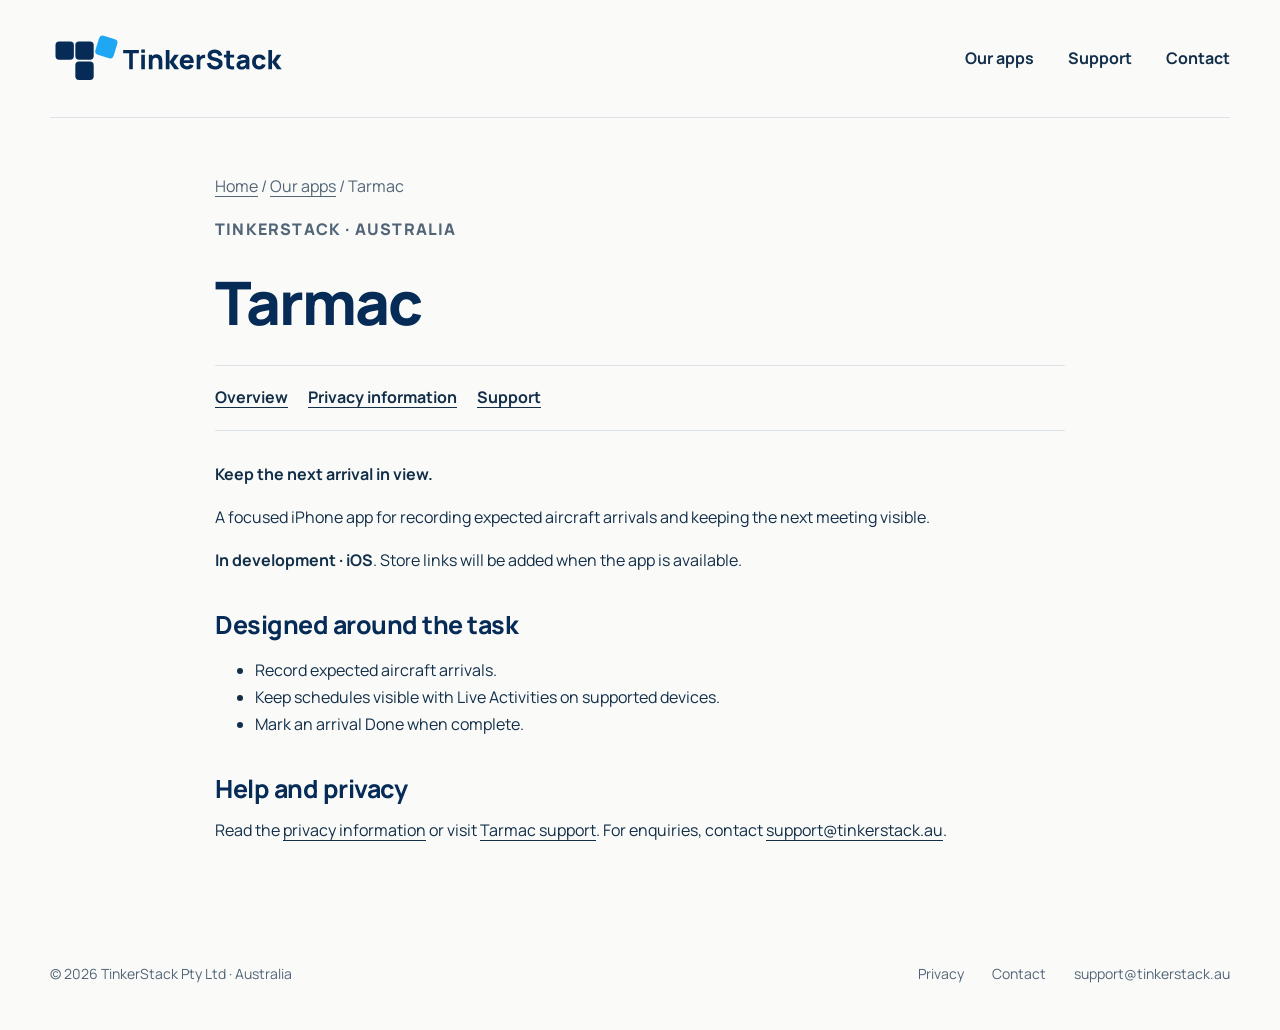
==== tarmac/index.html @ 7ed9fcfc "Add files via upload Product pages, Privacy Policy pages and Support pages created for Tarmac, Notic" ====
<!doctype html><html lang="en-AU"><head><meta charset="utf-8"><meta name="viewport" content="width=device-width,initial-scale=1"><title>Tarmac — TinkerStack</title><meta name="description" content="TinkerStack app information, privacy and support."><link rel="icon" href="/favicon.ico"><link rel="stylesheet" href="/assets/pages.css"><link rel="canonical" href="https://tinkerstack.au/tarmac/"></head><body><a class="skip" href="#main">Skip to content</a><header class="wrap header"><a href="/" class="brand" aria-label="TinkerStack home"><img src="[data-uri]" alt="TinkerStack" width="1280" height="300"></a><nav aria-label="Main navigation"><a href="/apps/">Our apps</a><a href="/support/">Support</a><a href="/contact/">Contact</a></nav></header><main id="main" class="wrap page"><p class="breadcrumb"><a href="/">Home</a> / <a href="/apps/">Our apps</a> / Tarmac</p><p class="eyebrow">TINKERSTACK · AUSTRALIA</p><h1>Tarmac</h1><nav class="subnav" aria-label="Tarmac pages"><a href="/tarmac/">Overview</a><a href="/tarmac/privacy/">Privacy information</a><a href="/tarmac/support/">Support</a></nav><p><strong>Keep the next arrival in view.</strong></p><p>A focused iPhone app for recording expected aircraft arrivals and keeping the next meeting visible.</p><p><strong>In development · iOS</strong>. Store links will be added when the app is available.</p><section><h2>Designed around the task</h2><ul><li>Record expected aircraft arrivals.</li><li>Keep schedules visible with Live Activities on supported devices.</li><li>Mark an arrival Done when complete.</li></ul></section><section><h2>Help and privacy</h2><p>Read the <a href="/tarmac/privacy/">privacy information</a> or visit <a href="/tarmac/support/">Tarmac support</a>. For enquiries, contact <a class="email" href="mailto:support@tinkerstack.au?subject=Tarmac%20enquiry">support@tinkerstack.au</a>.</p></section></main><footer class="wrap footer"><p>© 2026 TinkerStack Pty Ltd · Australia</p><div><a href="/privacy/">Privacy</a><a href="/contact/">Contact</a><a class="email" href="mailto:support@tinkerstack.au?subject=TinkerStack%20enquiry">support@tinkerstack.au</a></div></footer></body></html>
---- assets/pages.css ----
@font-face{font-family:Manrope;src:url([data-uri]) format('truetype');font-weight:200 800;font-display:swap}
:root{--navy:#062b57;--blue:#20a7f4;--ink:#122e49;--muted:#526577;--paper:#fafbf9;--line:#dce4e9}
*{box-sizing:border-box}html{scroll-behavior:smooth;scroll-padding-top:24px}body{margin:0;background:var(--paper);color:var(--ink);font-family:Manrope,system-ui,sans-serif;font-size:16px;line-height:1.7}a{color:inherit;text-decoration:none}a:focus-visible,summary:focus-visible{outline:3px solid #0076b9;outline-offset:6px}.wrap{width:min(1180px,calc(100% - 96px));margin-inline:auto}.skip{position:absolute;top:-100px;background:var(--navy);color:white;padding:12px;z-index:5}.skip:focus{top:0}.header{height:118px;display:flex;align-items:center;justify-content:space-between;border-bottom:1px solid var(--line)}.brand{display:block;width:235px}.brand img{display:block;width:100%;height:auto}nav{display:flex;gap:34px;font-size:16px;font-weight:700}nav a:hover,.footer a:hover{text-decoration:underline}.hero{display:grid;grid-template-columns:1.2fr 1fr;gap:70px;align-items:center;padding-block:88px 100px}.eyebrow{font-size:14px;letter-spacing:1.7px;font-weight:800;color:var(--muted);margin:0 0 26px}.dot{display:inline-block;width:7px;height:7px;background:#138856;border-radius:50%;margin-right:9px}h1,h2,h3,p{margin-top:0}h1{font-size:clamp(44px,4.65vw,68px);line-height:1.1;letter-spacing:-3px;font-weight:800;margin-bottom:25px;color:var(--navy)}h1 span{color:#28688d}.intro{font-size:20px;line-height:1.6;max-width:460px;margin-bottom:18px}.hero-detail{font-size:16px;color:var(--muted);max-width:465px;margin-bottom:30px}.button{display:inline-flex;align-items:center;gap:24px;background:var(--navy);color:#fff;padding:15px 20px;border-radius:5px;font-size:15px;font-weight:700}.button:hover{background:#144671}.hero-art{position:relative;background:#eaf2f5;border:1px solid #dae5eb;border-radius:8px;min-width:0;overflow:hidden}.hero-art:before{content:'';position:absolute;inset:0;background-image:linear-gradient(#cbdce540 1px,transparent 1px),linear-gradient(90deg,#cbdce540 1px,transparent 1px);background-size:38px 38px}.hero-art img{position:relative;display:block;width:100%;height:auto;padding:18px 25px 8px}.art-label,.art-footer{position:relative;font-size:14px;letter-spacing:1.2px;padding:25px 24px;color:#547284;font-weight:700}.art-footer{display:flex;justify-content:space-between;border-top:1px solid #d7e4ea;letter-spacing:0;font-size:14px;padding-block:17px}.about{padding:78px 0;background:#f0f3ef;border-block:1px solid #e0e6e0}.section-grid{display:grid;grid-template-columns:1fr 2fr;gap:75px}.section-grid>.eyebrow{padding-top:9px}h2{font-size:clamp(30px,3vw,40px);line-height:1.23;letter-spacing:-1.4px;color:var(--navy);font-weight:750;margin-bottom:26px}.section-grid p:not(.eyebrow){max-width:650px;color:var(--muted);font-size:16px}.principles{display:flex;gap:30px;font-size:14px;font-weight:800;margin-top:30px}.principles span:before{content:'+';color:#0076b9;margin-right:10px}.apps{padding-block:86px 95px}.section-head{display:flex;align-items:end;justify-content:space-between;gap:30px;padding-bottom:20px}.section-head .eyebrow{margin-bottom:16px}.section-head>p{font-size:15px;color:var(--muted);margin-bottom:30px}.app-row{display:grid;grid-template-columns:62px 180px minmax(0,1fr) 185px;align-items:center;gap:28px;padding:34px 0;border-top:1px solid var(--line)}.app-row:last-child{border-bottom:1px solid var(--line)}.app-symbol{width:58px;height:58px;border-radius:13px;display:flex;align-items:center;justify-content:center;font-size:39px}.tarmac{background:#e2edf6;color:var(--navy)}.notice{background:#f4e4a5}.notice span{display:block;width:27px;height:31px;background:#b98b22;clip-path:polygon(0 0,100% 0,100% 75%,75% 100%,0 100%)}.aerostock{background:#ddece7;gap:3px;align-items:end;padding:16px}.aerostock span{display:block;width:6px;height:14px;background:#396d5b}.aerostock span:nth-child(2){height:21px}.aerostock span:nth-child(3){height:27px}.app-name h3{font-size:21px;letter-spacing:-.5px;margin:0 0 3px}.app-name>span{font-size:14px;letter-spacing:1px;color:var(--muted);font-weight:800}.app-row>p{font-size:16px;color:var(--muted);margin:0;max-width:470px}.status{font-size:14px;background:#edf1f4;border:1px solid #dae1e7;padding:6px 9px;border-radius:20px;text-align:center;white-space:nowrap}.contact{background:var(--navy);color:#fff;padding:76px 0}.contact-grid{display:grid;grid-template-columns:1fr 1fr;gap:100px;align-items:center}.contact .eyebrow{color:#9ac7e6}.contact h2{color:white}.contact p{color:#c1d1e1;font-size:16px;max-width:460px}.contact-detail>span{display:block;font-size:14px;letter-spacing:1.7px;color:#a0bed5;margin-bottom:15px}.contact-detail>a{display:inline-block;font-size:clamp(17px,2vw,25px);font-weight:700;border-bottom:1px solid #6b95b2;padding-bottom:10px;margin-bottom:25px;overflow-wrap:anywhere}.contact-detail>a:hover{color:#83d0ff}.contact-detail>a span{margin-left:12px}.footer{display:flex;justify-content:space-between;gap:24px;padding-top:32px;font-size:14px;color:var(--muted)}.footer>div{display:flex;gap:28px}.privacy{padding-bottom:24px;color:var(--muted);font-size:14px}.privacy details{max-width:760px}.privacy summary{cursor:pointer;display:inline-block}.privacy p{margin:14px 0}.privacy:target details{padding:12px;border:1px solid var(--line)}
@media(max-width:1000px){.wrap{width:calc(100% - 56px)}.hero{gap:35px;padding-block:65px}.app-row{grid-template-columns:55px 150px 1fr;gap:20px}.status{grid-column:2;justify-self:start}.contact-grid{gap:45px}.section-grid{gap:35px}h1{letter-spacing:-2px}.principles{gap:18px}}
@media(max-width:680px){.wrap{width:calc(100% - 40px)}.header{height:auto;min-height:100px;flex-wrap:wrap;gap:10px;padding-block:20px}.brand{width:190px}nav{gap:18px;font-size:14px}.hero{grid-template-columns:1fr;padding-block:45px;gap:35px}h1{font-size:46px}.intro{font-size:18px}.hero-art{max-width:430px;width:100%;margin-inline:auto}.hero-art img{padding:0 45px;max-height:330px}.art-label{padding-bottom:0}.section-grid{grid-template-columns:1fr;gap:0}.about,.contact{padding-block:48px}.section-grid>.eyebrow{padding:0}.principles{flex-wrap:wrap;gap:12px 22px}.apps{padding-block:50px}.section-head{display:block}.section-head>p{margin-bottom:14px}.app-row{grid-template-columns:54px 1fr;gap:12px 18px;padding-block:27px}.app-row>p{grid-column:2}.status{grid-column:2}.contact-grid{grid-template-columns:1fr;gap:24px}.contact-detail>a{font-size:22px}.footer{display:block}.footer>div{justify-content:space-between;gap:12px}.privacy{padding-top:16px}}
@media(prefers-reduced-motion:reduce){html{scroll-behavior:auto}}

.page{max-width:850px;padding-block:55px 70px}.page h1{font-size:clamp(38px,6vw,60px);letter-spacing:-2px}.page h2{font-size:25px;letter-spacing:-.5px;margin-top:36px;margin-bottom:12px}.page p,.page li{font-size:16px}.page a:not(.button){text-decoration:underline;text-underline-offset:4px}.draft{background:#fff1c9;border-left:4px solid #a36b00;padding:16px 20px;border-radius:4px;margin:24px 0;color:#573e11}.draft p{margin:0}.cards{display:grid;grid-template-columns:repeat(auto-fit,minmax(210px,1fr));gap:18px}.card{padding:24px;border:1px solid var(--line);border-radius:8px;background:white}.card h2{margin-top:0}.subnav{display:flex;flex-wrap:wrap;gap:20px;padding:18px 0;border-block:1px solid var(--line);margin:30px 0}.email{overflow-wrap:anywhere}.footer{padding-bottom:30px}.review{background:#eef3f7;padding:20px;border-radius:6px}.review h2{margin-top:0}.breadcrumb{font-size:16px!important;color:var(--muted)}
/* Readability revision — 25 November 2026 */
nav{flex-wrap:wrap;row-gap:12px}
.button{font-size:16px;min-height:48px}
.status{font-size:14px;white-space:normal;line-height:1.5;padding:10px 12px}
.eyebrow{font-size:14px;letter-spacing:1.2px}
.art-label{line-height:1.6;letter-spacing:.8px}
.art-footer{flex-wrap:wrap;gap:8px 20px}
.app-name>span{display:block;line-height:1.5}
.footer{flex-wrap:wrap;font-size:14px;line-height:1.7}
.footer>div{flex-wrap:wrap;row-gap:12px}
.contact-detail>span{font-size:14px;letter-spacing:1px}
@media(max-width:680px){nav{font-size:14px}.footer>div{justify-content:flex-start}.art-label{padding-inline:18px}}
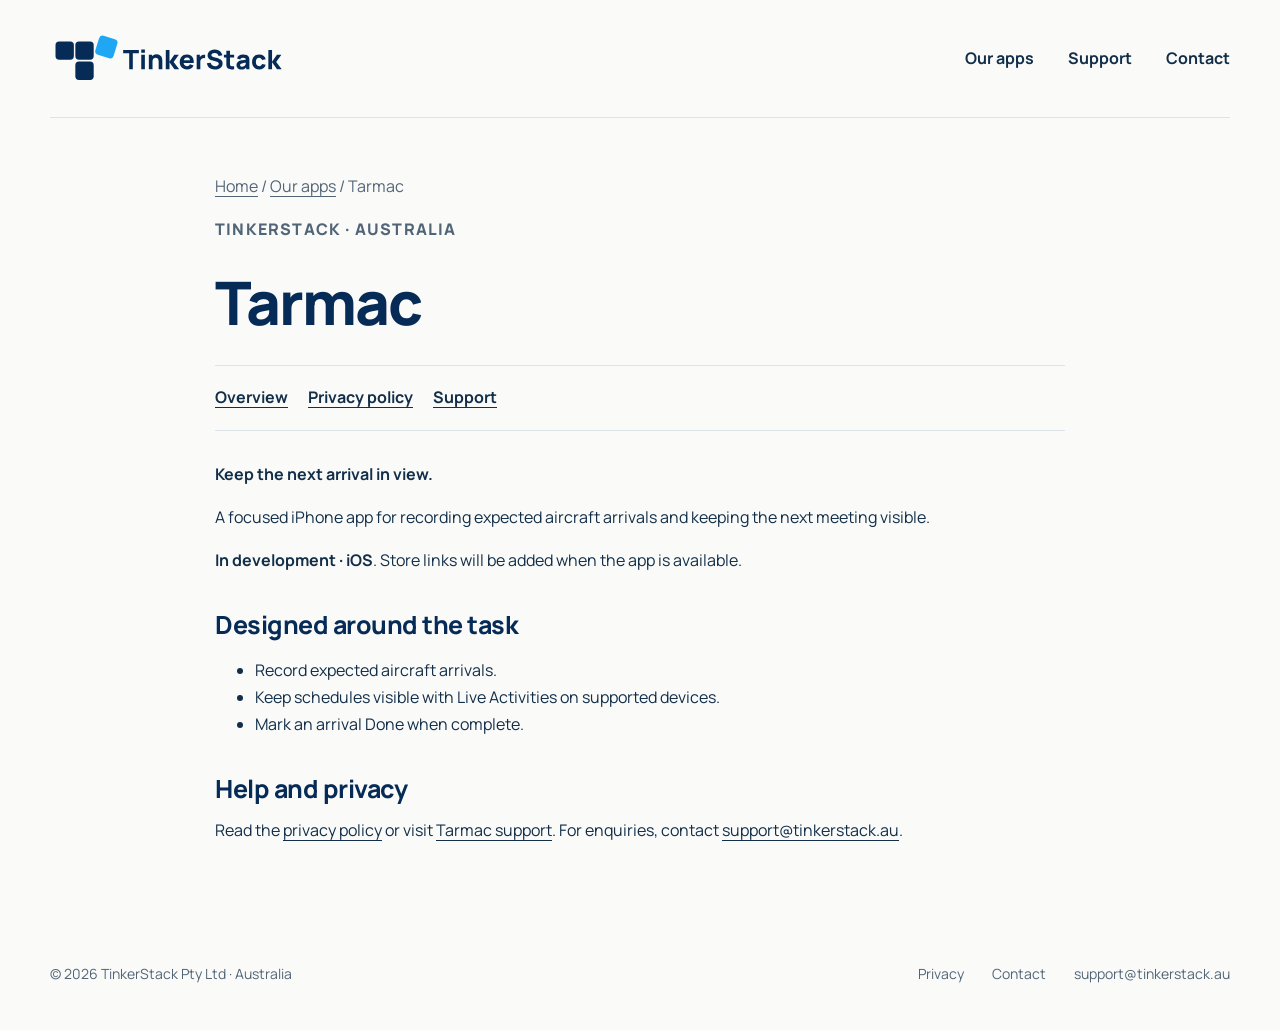
==== commit 5493bd00: "Add files via upload Tarmac pages updates. Updates to the privacy page which was mainly the Privacy " ====
--- a/tarmac/index.html
+++ b/tarmac/index.html
@@ -1 +1 @@
-<!doctype html><html lang="en-AU"><head><meta charset="utf-8"><meta name="viewport" content="width=device-width,initial-scale=1"><title>Tarmac — TinkerStack</title><meta name="description" content="TinkerStack app information, privacy and support."><link rel="icon" href="/favicon.ico"><link rel="stylesheet" href="/assets/pages.css"><link rel="canonical" href="https://tinkerstack.au/tarmac/"></head><body><a class="skip" href="#main">Skip to content</a><header class="wrap header"><a href="/" class="brand" aria-label="TinkerStack home"><img src="[data-uri]" alt="TinkerStack" width="1280" height="300"></a><nav aria-label="Main navigation"><a href="/apps/">Our apps</a><a href="/support/">Support</a><a href="/contact/">Contact</a></nav></header><main id="main" class="wrap page"><p class="breadcrumb"><a href="/">Home</a> / <a href="/apps/">Our apps</a> / Tarmac</p><p class="eyebrow">TINKERSTACK · AUSTRALIA</p><h1>Tarmac</h1><nav class="subnav" aria-label="Tarmac pages"><a href="/tarmac/">Overview</a><a href="/tarmac/privacy/">Privacy information</a><a href="/tarmac/support/">Support</a></nav><p><strong>Keep the next arrival in view.</strong></p><p>A focused iPhone app for recording expected aircraft arrivals and keeping the next meeting visible.</p><p><strong>In development · iOS</strong>. Store links will be added when the app is available.</p><section><h2>Designed around the task</h2><ul><li>Record expected aircraft arrivals.</li><li>Keep schedules visible with Live Activities on supported devices.</li><li>Mark an arrival Done when complete.</li></ul></section><section><h2>Help and privacy</h2><p>Read the <a href="/tarmac/privacy/">privacy information</a> or visit <a href="/tarmac/support/">Tarmac support</a>. For enquiries, contact <a class="email" href="mailto:support@tinkerstack.au?subject=Tarmac%20enquiry">support@tinkerstack.au</a>.</p></section></main><footer class="wrap footer"><p>© 2026 TinkerStack Pty Ltd · Australia</p><div><a href="/privacy/">Privacy</a><a href="/contact/">Contact</a><a class="email" href="mailto:support@tinkerstack.au?subject=TinkerStack%20enquiry">support@tinkerstack.au</a></div></footer></body></html>+<!doctype html><html lang="en-AU"><head><meta charset="utf-8"><meta name="viewport" content="width=device-width,initial-scale=1"><title>Tarmac — TinkerStack</title><meta name="description" content="TinkerStack app information, privacy and support."><link rel="icon" href="/favicon.ico"><link rel="stylesheet" href="/assets/pages.css"><link rel="canonical" href="https://tinkerstack.au/tarmac/"></head><body><a class="skip" href="#main">Skip to content</a><header class="wrap header"><a href="/" class="brand" aria-label="TinkerStack home"><img src="[data-uri]" alt="TinkerStack" width="1280" height="300"></a><nav aria-label="Main navigation"><a href="/apps/">Our apps</a><a href="/support/">Support</a><a href="/contact/">Contact</a></nav></header><main id="main" class="wrap page"><p class="breadcrumb"><a href="/">Home</a> / <a href="/apps/">Our apps</a> / Tarmac</p><p class="eyebrow">TINKERSTACK · AUSTRALIA</p><h1>Tarmac</h1><nav class="subnav" aria-label="Tarmac pages"><a href="/tarmac/">Overview</a><a href="/tarmac/privacy/">Privacy policy</a><a href="/tarmac/support/">Support</a></nav><p><strong>Keep the next arrival in view.</strong></p><p>A focused iPhone app for recording expected aircraft arrivals and keeping the next meeting visible.</p><p><strong>In development · iOS</strong>. Store links will be added when the app is available.</p><section><h2>Designed around the task</h2><ul><li>Record expected aircraft arrivals.</li><li>Keep schedules visible with Live Activities on supported devices.</li><li>Mark an arrival Done when complete.</li></ul></section><section><h2>Help and privacy</h2><p>Read the <a href="/tarmac/privacy/">privacy policy</a> or visit <a href="/tarmac/support/">Tarmac support</a>. For enquiries, contact <a class="email" href="mailto:support@tinkerstack.au?subject=Tarmac%20enquiry">support@tinkerstack.au</a>.</p></section></main><footer class="wrap footer"><p>© 2026 TinkerStack Pty Ltd · Australia</p><div><a href="/privacy/">Privacy</a><a href="/contact/">Contact</a><a class="email" href="mailto:support@tinkerstack.au?subject=TinkerStack%20enquiry">support@tinkerstack.au</a></div></footer></body></html>
